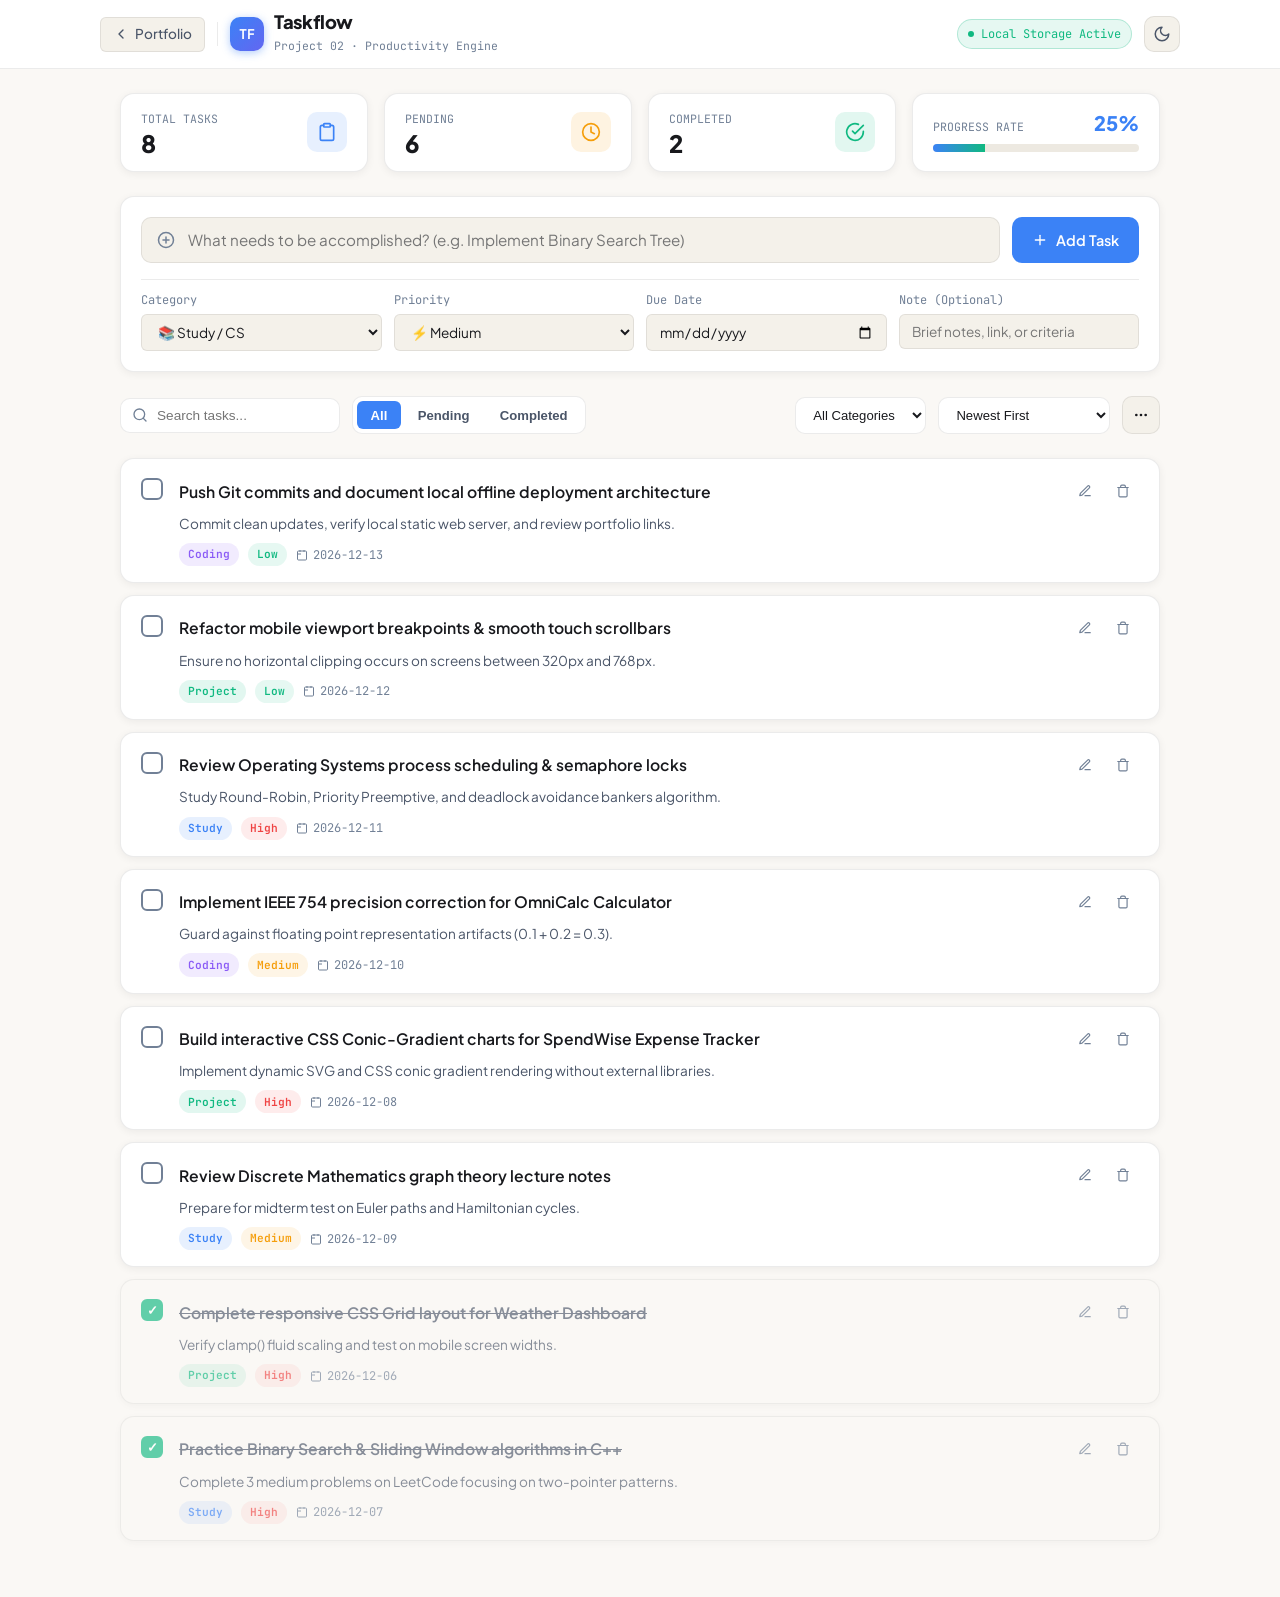
==== task-manager/index.html @ f8f9afe8 "code added" ====
<!DOCTYPE html>
<html lang="en" data-theme="dark">
<head>
  <meta charset="UTF-8">
  <meta name="viewport" content="width=device-width, initial-scale=1.0">
  <title>Taskflow — Advanced Task & Productivity Manager | Ankit Paswan</title>
  <meta name="description" content="A lightweight, responsive task manager with local storage persistence, priority categorization, dynamic completion metrics, and keyboard shortcuts.">
  <link rel="icon" type="image/svg+xml" href="../../assets/images/favicon.svg">

  <!-- Google Fonts -->
  <link rel="preconnect" href="https://fonts.googleapis.com">
  <link rel="preconnect" href="https://fonts.gstatic.com" crossorigin>
  <link href="https://fonts.googleapis.com/css2?family=JetBrains+Mono:wght@400;500;600;700&family=Plus+Jakarta+Sans:wght@400;500;600;700;800&display=swap" rel="stylesheet">

  <link rel="stylesheet" href="style.css">
</head>
<body>
  <!-- Header & Navigation -->
  <header class="app-header">
    <div class="header-container">
      <div class="header-left">
        <a href="../../index.html#projects" class="back-link" title="Return to Portfolio">
          <svg xmlns="http://www.w3.org/2000/svg" width="16" height="16" viewBox="0 0 24 24" fill="none" stroke="currentColor" stroke-width="2" stroke-linecap="round" stroke-linejoin="round"><path d="m15 18-6-6 6-6"/></svg>
          <span>Portfolio</span>
        </a>
        <div class="header-divider"></div>
        <div class="app-brand">
          <span class="brand-monogram">TF</span>
          <div>
            <h1 class="brand-title">Taskflow</h1>
            <span class="brand-subtitle">Project 02 · Productivity Engine</span>
          </div>
        </div>
      </div>

      <div class="header-right">
        <div class="storage-badge" title="Data saved locally in browser">
          <span class="pulse-dot"></span>
          <span>Local Storage Active</span>
        </div>
        <button id="theme-toggle" class="icon-btn" aria-label="Toggle theme" title="Switch Light/Dark Theme">
          <svg class="sun-icon" xmlns="http://www.w3.org/2000/svg" width="18" height="18" viewBox="0 0 24 24" fill="none" stroke="currentColor" stroke-width="2" stroke-linecap="round" stroke-linejoin="round"><circle cx="12" cy="12" r="4"/><path d="M12 2v2M12 20v2M4.93 4.93l1.41 1.41M17.66 17.66l1.41 1.41M2 12h2M20 12h2M6.34 17.66l-1.41 1.41M19.07 4.93l-1.41 1.41"/></svg>
          <svg class="moon-icon" xmlns="http://www.w3.org/2000/svg" width="18" height="18" viewBox="0 0 24 24" fill="none" stroke="currentColor" stroke-width="2" stroke-linecap="round" stroke-linejoin="round"><path d="M12 3a6 6 0 0 0 9 9 9 9 0 1 1-9-9Z"/></svg>
        </button>
      </div>
    </div>
    <!-- Scroll Progress Indicator -->
    <div class="scroll-progress-track" aria-hidden="true">
      <div class="scroll-progress-bar" id="scroll-progress-bar"></div>
    </div>
  </header>

  <!-- Main Content Layout -->
  <main class="main-container">
    <!-- Metrics Bar -->
    <section class="metrics-grid" aria-label="Productivity Metrics">
      <div class="metric-card">
        <div class="metric-info">
          <span class="metric-label">Total Tasks</span>
          <span class="metric-val" id="metric-total">0</span>
        </div>
        <div class="metric-icon total-icon">
          <svg xmlns="http://www.w3.org/2000/svg" width="20" height="20" viewBox="0 0 24 24" fill="none" stroke="currentColor" stroke-width="2" stroke-linecap="round" stroke-linejoin="round"><rect width="8" height="4" x="8" y="2" rx="1" ry="1"/><path d="M16 4h2a2 2 0 0 1 2 2v14a2 2 0 0 1-2 2H6a2 2 0 0 1-2-2V6a2 2 0 0 1 2-2h2"/></svg>
        </div>
      </div>

      <div class="metric-card">
        <div class="metric-info">
          <span class="metric-label">Pending</span>
          <span class="metric-val" id="metric-pending">0</span>
        </div>
        <div class="metric-icon pending-icon">
          <svg xmlns="http://www.w3.org/2000/svg" width="20" height="20" viewBox="0 0 24 24" fill="none" stroke="currentColor" stroke-width="2" stroke-linecap="round" stroke-linejoin="round"><circle cx="12" cy="12" r="10"/><polyline points="12 6 12 12 16 14"/></svg>
        </div>
      </div>

      <div class="metric-card">
        <div class="metric-info">
          <span class="metric-label">Completed</span>
          <span class="metric-val" id="metric-completed">0</span>
        </div>
        <div class="metric-icon completed-icon">
          <svg xmlns="http://www.w3.org/2000/svg" width="20" height="20" viewBox="0 0 24 24" fill="none" stroke="currentColor" stroke-width="2" stroke-linecap="round" stroke-linejoin="round"><path d="M22 11.08V12a10 10 0 1 1-5.93-9.14"/><polyline points="22 4 12 14.01 9 11.01"/></svg>
        </div>
      </div>

      <div class="metric-card progress-metric-card">
        <div class="progress-header">
          <span class="metric-label">Progress Rate</span>
          <span class="metric-val progress-percentage" id="metric-rate">0%</span>
        </div>
        <div class="progress-track" role="progressbar" aria-valuenow="0" aria-valuemin="0" aria-valuemax="100" id="progress-bar-container">
          <div class="progress-fill" id="progress-fill" style="width: 0%;"></div>
        </div>
      </div>
    </section>

    <!-- Create Task Section -->
    <section class="task-form-section">
      <form id="task-form" class="task-form" novalidate>
        <div class="form-row-main">
          <div class="input-with-icon">
            <svg class="input-icon" xmlns="http://www.w3.org/2000/svg" width="18" height="18" viewBox="0 0 24 24" fill="none" stroke="currentColor" stroke-width="2" stroke-linecap="round" stroke-linejoin="round"><circle cx="12" cy="12" r="10"/><line x1="12" x2="12" y1="8" y2="16"/><line x1="8" x2="16" y1="12" y2="12"/></svg>
            <input type="text" id="task-title-input" class="text-input" placeholder="What needs to be accomplished? (e.g. Implement Binary Search Tree)" required minlength="2" autocomplete="off">
          </div>
          <button type="submit" class="btn btn-primary" id="add-task-btn">
            <svg xmlns="http://www.w3.org/2000/svg" width="16" height="16" viewBox="0 0 24 24" fill="none" stroke="currentColor" stroke-width="2" stroke-linecap="round" stroke-linejoin="round"><line x1="12" x2="12" y1="5" y2="19"/><line x1="5" x2="19" y1="12" y2="12"/></svg>
            <span>Add Task</span>
          </button>
        </div>

        <!-- Optional Task Meta Controls -->
        <div class="form-row-meta">
          <div class="meta-field">
            <label for="task-category-select">Category</label>
            <select id="task-category-select" class="select-input">
              <option value="Study">📚 Study / CS</option>
              <option value="Coding">💻 Coding</option>
              <option value="Project">🚀 Project</option>
              <option value="Personal">🌟 Personal</option>
            </select>
          </div>

          <div class="meta-field">
            <label for="task-priority-select">Priority</label>
            <select id="task-priority-select" class="select-input">
              <option value="Medium">⚡ Medium</option>
              <option value="High">🔥 High Priority</option>
              <option value="Low">🌱 Low Priority</option>
            </select>
          </div>

          <div class="meta-field">
            <label for="task-due-date">Due Date</label>
            <input type="date" id="task-due-date" class="date-input">
          </div>

          <div class="meta-field optional-desc">
            <label for="task-desc-input">Note (Optional)</label>
            <input type="text" id="task-desc-input" class="text-input-sm" placeholder="Brief notes, link, or criteria">
          </div>
        </div>
      </form>
    </section>

    <!-- Toolbar: Search, Filters & Actions -->
    <section class="toolbar-section">
      <div class="toolbar-left">
        <!-- Search bar -->
        <div class="search-box">
          <svg xmlns="http://www.w3.org/2000/svg" width="16" height="16" viewBox="0 0 24 24" fill="none" stroke="currentColor" stroke-width="2" stroke-linecap="round" stroke-linejoin="round"><circle cx="11" cy="11" r="8"/><path d="m21 21-4.3-4.3"/></svg>
          <input type="text" id="search-input" placeholder="Search tasks..." aria-label="Search tasks">
          <button type="button" id="clear-search-btn" class="clear-btn" style="display: none;" title="Clear search">✕</button>
        </div>

        <!-- Filter tabs -->
        <div class="filter-tabs" role="tablist">
          <button type="button" class="tab-btn active" data-filter="all">All</button>
          <button type="button" class="tab-btn" data-filter="pending">Pending</button>
          <button type="button" class="tab-btn" data-filter="completed">Completed</button>
        </div>
      </div>

      <div class="toolbar-right">
        <!-- Category filter -->
        <select id="filter-category" class="filter-dropdown" aria-label="Filter by category">
          <option value="all">All Categories</option>
          <option value="Study">Study / CS</option>
          <option value="Coding">Coding</option>
          <option value="Project">Project</option>
          <option value="Personal">Personal</option>
        </select>

        <!-- Sort dropdown -->
        <select id="sort-select" class="filter-dropdown" aria-label="Sort tasks">
          <option value="newest">Newest First</option>
          <option value="oldest">Oldest First</option>
          <option value="priority">Priority (High to Low)</option>
          <option value="due">Due Date</option>
        </select>

        <!-- Utility Menu Dropdown -->
        <div class="action-dropdown-wrapper">
          <button type="button" id="options-btn" class="btn btn-secondary btn-icon-only" title="Task Actions">
            <svg xmlns="http://www.w3.org/2000/svg" width="16" height="16" viewBox="0 0 24 24" fill="none" stroke="currentColor" stroke-width="2" stroke-linecap="round" stroke-linejoin="round"><circle cx="12" cy="12" r="1"/><circle cx="19" cy="12" r="1"/><circle cx="5" cy="12" r="1"/></svg>
          </button>
          <div class="dropdown-menu" id="options-menu">
            <button type="button" id="btn-export-tasks">
              <svg xmlns="http://www.w3.org/2000/svg" width="14" height="14" viewBox="0 0 24 24" fill="none" stroke="currentColor" stroke-width="2" stroke-linecap="round" stroke-linejoin="round"><path d="M21 15v4a2 2 0 0 1-2 2H5a2 2 0 0 1-2-2v-4"/><polyline points="7 10 12 15 17 10"/><line x1="12" x2="12" y1="15" y2="3"/></svg>
              Export JSON
            </button>
            <label class="dropdown-file-label">
              <svg xmlns="http://www.w3.org/2000/svg" width="14" height="14" viewBox="0 0 24 24" fill="none" stroke="currentColor" stroke-width="2" stroke-linecap="round" stroke-linejoin="round"><path d="M21 15v4a2 2 0 0 1-2 2H5a2 2 0 0 1-2-2v-4"/><polyline points="17 8 12 3 7 8"/><line x1="12" x2="12" y1="3" y2="15"/></svg>
              Import JSON
              <input type="file" id="import-file-input" accept=".json" style="display: none;">
            </label>
            <button type="button" id="btn-clear-completed" class="text-danger">
              <svg xmlns="http://www.w3.org/2000/svg" width="14" height="14" viewBox="0 0 24 24" fill="none" stroke="currentColor" stroke-width="2" stroke-linecap="round" stroke-linejoin="round"><path d="M3 6h18"/><path d="M19 6v14c0 1-1 2-2 2H7c-1 0-2-1-2-2V6"/><path d="M8 6V4c0-1 1-2 2-2h4c1 0 2 1 2 2v2"/></svg>
              Clear Completed
            </button>
            <button type="button" id="btn-reset-demo">
              <svg xmlns="http://www.w3.org/2000/svg" width="14" height="14" viewBox="0 0 24 24" fill="none" stroke="currentColor" stroke-width="2" stroke-linecap="round" stroke-linejoin="round"><path d="M3 12a9 9 0 0 1 9-9 9.75 9.75 0 0 1 6.74 2.74L21 8"/><path d="M21 3v5h-5"/><path d="M21 12a9 9 0 0 1-9 9 9.75 9.75 0 0 1-6.74-2.74L3 16"/><path d="M8 16H3v5"/></svg>
              Load Sample Tasks
            </button>
          </div>
        </div>
      </div>
    </section>

    <!-- Task List Container -->
    <section class="task-list-section" aria-label="Task List">
      <div id="task-list" class="task-list">
        <!-- Rendered via JavaScript -->
      </div>

      <!-- Empty State -->
      <div id="empty-state" class="empty-state" style="display: none;">
        <div class="empty-icon-wrap">
          <svg xmlns="http://www.w3.org/2000/svg" width="40" height="40" viewBox="0 0 24 24" fill="none" stroke="currentColor" stroke-width="1.5" stroke-linecap="round" stroke-linejoin="round"><path d="M14.5 2H6a2 2 0 0 0-2 2v16a2 2 0 0 0 2 2h12a2 2 0 0 0 2-2V7.5L14.5 2z"/><polyline points="14 2 14 8 20 8"/><path d="m9 15 2 2 4-4"/></svg>
        </div>
        <h3 class="empty-title">No tasks found</h3>
        <p class="empty-desc">Create your first task above or change your active filters.</p>
        <button type="button" class="btn btn-secondary btn-sm" id="empty-reset-btn">Load Recommended Tasks</button>
      </div>
    </section>
  </main>

  <!-- Edit Task Modal -->
  <dialog id="edit-task-dialog" class="dialog-modal">
    <form id="edit-task-form" method="dialog" class="dialog-form">
      <div class="dialog-header">
        <h3 class="dialog-title">Edit Task</h3>
        <button type="button" class="icon-btn-sm" id="close-dialog-btn" aria-label="Close dialog">✕</button>
      </div>
      <div class="dialog-body">
        <input type="hidden" id="edit-task-id">
        <div class="form-group">
          <label for="edit-task-title">Task Title</label>
          <input type="text" id="edit-task-title" class="text-input" required minlength="2">
        </div>
        <div class="form-row-dual">
          <div class="form-group">
            <label for="edit-task-category">Category</label>
            <select id="edit-task-category" class="select-input">
              <option value="Study">Study / CS</option>
              <option value="Coding">Coding</option>
              <option value="Project">Project</option>
              <option value="Personal">Personal</option>
            </select>
          </div>
          <div class="form-group">
            <label for="edit-task-priority">Priority</label>
            <select id="edit-task-priority" class="select-input">
              <option value="High">High</option>
              <option value="Medium">Medium</option>
              <option value="Low">Low</option>
            </select>
          </div>
        </div>
        <div class="form-group">
          <label for="edit-task-due">Due Date</label>
          <input type="date" id="edit-task-due" class="date-input">
        </div>
        <div class="form-group">
          <label for="edit-task-desc">Description / Notes</label>
          <textarea id="edit-task-desc" class="textarea-input" rows="3"></textarea>
        </div>
      </div>
      <div class="dialog-footer">
        <button type="button" class="btn btn-secondary" id="cancel-edit-btn">Cancel</button>
        <button type="submit" class="btn btn-primary" id="save-edit-btn">Save Changes</button>
      </div>
    </form>
  </dialog>

  <!-- Toast Notification -->
  <div id="toast" class="toast" role="status" aria-live="polite">
    <span id="toast-message">Task updated</span>
  </div>

  <!-- Floating Back to Top Button -->
  <button type="button" id="back-to-top-btn" class="back-to-top-floating" aria-label="Scroll back to top" title="Scroll to top">
    <svg xmlns="http://www.w3.org/2000/svg" width="20" height="20" viewBox="0 0 24 24" fill="none" stroke="currentColor" stroke-width="2.5" stroke-linecap="round" stroke-linejoin="round"><path d="m18 15-6-6-6 6"/></svg>
  </button>

  <script src="script.js"></script>
</body>
</html>
---- task-manager/style.css ----
/* Taskflow Stylesheet - Task Management Application */
:root {
  --font-sans: 'Plus Jakarta Sans', -apple-system, BlinkMacSystemFont, "Segoe UI", Roboto, sans-serif;
  --font-mono: 'JetBrains Mono', monospace;

  --radius-xs: 4px;
  --radius-sm: 6px;
  --radius-md: 10px;
  --radius-lg: 14px;
  --radius-xl: 18px;
  --radius-full: 9999px;

  --transition-fast: 150ms ease;
  --transition-base: 220ms cubic-bezier(0.16, 1, 0.3, 1);

  /* Shared Accents */
  --color-primary: #3b82f6;
  --color-primary-hover: #2563eb;
  --color-success: #10b981;
  --color-warning: #f59e0b;
  --color-danger: #ef4444;
  --color-purple: #8b5cf6;
}

[data-theme="dark"] {
  --bg-base: #090a0d;
  --bg-surface: #0f1117;
  --bg-surface-elevated: #161922;
  --bg-subtle: #1c202d;

  --text-primary: #f8fafc;
  --text-secondary: #94a3b8;
  --text-muted: #64748b;

  --border-subtle: rgba(255, 255, 255, 0.08);
  --border-medium: rgba(255, 255, 255, 0.16);

  --shadow-sm: 0 2px 8px rgba(0, 0, 0, 0.4);
  --shadow-md: 0 10px 25px -5px rgba(0, 0, 0, 0.5);
}

[data-theme="light"] {
  --bg-base: #faf8f5;
  --bg-surface: #ffffff;
  --bg-surface-elevated: #f4f1ea;
  --bg-subtle: #ede9e1;

  --text-primary: #18191d;
  --text-secondary: #4a5568;
  --text-muted: #718096;

  --border-subtle: rgba(0, 0, 0, 0.08);
  --border-medium: rgba(0, 0, 0, 0.16);

  --shadow-sm: 0 2px 8px rgba(0, 0, 0, 0.06);
  --shadow-md: 0 10px 25px -5px rgba(0, 0, 0, 0.1);
}

*, *::before, *::after {
  box-sizing: border-box;
  margin: 0;
  padding: 0;
}

html {
  scroll-behavior: smooth;
  scroll-padding-top: 4.5rem;
  width: 100%;
  scrollbar-width: thin;
  scrollbar-color: var(--border-medium) transparent;
}

body {
  font-family: var(--font-sans);
  background-color: var(--bg-base);
  color: var(--text-primary);
  min-height: 100vh;
  width: 100%;
  line-height: 1.5;
  overflow-x: clip;
  overflow-y: auto;
  position: relative;
  -webkit-font-smoothing: antialiased;
  -moz-osx-font-smoothing: grayscale;
  -webkit-overflow-scrolling: touch;
  transition: background-color var(--transition-base), color var(--transition-base);
}

/* Custom Scrollbars */
::-webkit-scrollbar {
  width: 8px;
  height: 8px;
}
::-webkit-scrollbar-track {
  background: var(--bg-base);
}
::-webkit-scrollbar-thumb {
  background: var(--border-medium);
  border-radius: var(--radius-full);
}
::-webkit-scrollbar-thumb:hover {
  background: var(--text-muted);
}

/* Header */
.app-header {
  position: sticky;
  top: 0;
  z-index: 50;
  background-color: var(--bg-surface);
  border-bottom: 1px solid var(--border-subtle);
  backdrop-filter: blur(14px);
  -webkit-backdrop-filter: blur(14px);
  padding: 0.75rem 1.25rem;
  width: 100%;
  transition: box-shadow var(--transition-fast), background-color var(--transition-fast);
}

.app-header.scrolled {
  box-shadow: var(--shadow-sm);
  background-color: rgba(15, 17, 23, 0.9);
}

[data-theme="light"] .app-header.scrolled {
  background-color: rgba(255, 255, 255, 0.94);
}

/* Scroll Progress Track & Bar */
.scroll-progress-track {
  position: absolute;
  bottom: 0;
  left: 0;
  width: 100%;
  height: 2px;
  background: transparent;
  pointer-events: none;
  overflow: hidden;
}

.scroll-progress-bar {
  height: 100%;
  width: 0%;
  background: linear-gradient(90deg, #3b82f6, #10b981, #8b5cf6);
  transition: width 0.08s linear;
}

/* Task Highlight Pulse */
.task-item.task-highlight {
  animation: taskPulse 1.8s cubic-bezier(0.16, 1, 0.3, 1);
}

@keyframes taskPulse {
  0% {
    box-shadow: 0 0 0 3px rgba(59, 130, 246, 0.5);
    border-color: var(--color-primary);
    transform: scale(1.01);
  }
  100% {
    box-shadow: var(--shadow-sm);
    border-color: var(--border-subtle);
    transform: scale(1);
  }
}

.header-container {
  max-width: 1080px;
  margin: 0 auto;
  display: flex;
  align-items: center;
  justify-content: space-between;
  gap: 0.75rem;
  width: 100%;
}

.header-left {
  display: flex;
  align-items: center;
  gap: 0.75rem;
  min-width: 0;
}

.header-right {
  display: flex;
  align-items: center;
  gap: 0.75rem;
  flex-shrink: 0;
}

.back-link {
  display: inline-flex;
  align-items: center;
  gap: 0.35rem;
  color: var(--text-secondary);
  text-decoration: none;
  font-size: 0.85rem;
  font-weight: 500;
  padding: 0.4rem 0.75rem;
  border-radius: var(--radius-sm);
  background: var(--bg-surface-elevated);
  border: 1px solid var(--border-subtle);
  flex-shrink: 0;
  transition: all var(--transition-fast);
}

.back-link:hover {
  color: var(--color-primary);
  border-color: var(--color-primary);
}

.header-divider {
  width: 1px;
  height: 24px;
  background-color: var(--border-subtle);
  flex-shrink: 0;
}

.app-brand {
  display: flex;
  align-items: center;
  gap: 0.65rem;
  min-width: 0;
}

.brand-monogram {
  width: 34px;
  height: 34px;
  flex-shrink: 0;
  display: flex;
  align-items: center;
  justify-content: center;
  background: linear-gradient(135deg, #3b82f6, #6366f1);
  color: #fff;
  font-weight: 700;
  font-family: var(--font-mono);
  font-size: 0.85rem;
  border-radius: var(--radius-md);
  box-shadow: 0 2px 8px rgba(59, 130, 246, 0.4);
}

.brand-title {
  font-size: 1.15rem;
  font-weight: 800;
  line-height: 1.1;
  letter-spacing: -0.02em;
  white-space: nowrap;
}

.brand-subtitle {
  font-size: 0.72rem;
  font-family: var(--font-mono);
  color: var(--text-muted);
  white-space: nowrap;
}

.storage-badge {
  display: inline-flex;
  align-items: center;
  gap: 0.4rem;
  font-size: 0.75rem;
  font-family: var(--font-mono);
  color: var(--color-success);
  background: rgba(16, 185, 129, 0.1);
  border: 1px solid rgba(16, 185, 129, 0.25);
  padding: 0.3rem 0.65rem;
  border-radius: var(--radius-full);
  white-space: nowrap;
}

.pulse-dot {
  width: 6px;
  height: 6px;
  border-radius: 50%;
  background-color: var(--color-success);
  animation: pulse 2s infinite ease-in-out;
  flex-shrink: 0;
}

@keyframes pulse {
  0%, 100% { opacity: 1; transform: scale(1); }
  50% { opacity: 0.4; transform: scale(1.3); }
}

.icon-btn {
  background: var(--bg-surface-elevated);
  border: 1px solid var(--border-subtle);
  color: var(--text-secondary);
  width: 36px;
  height: 36px;
  border-radius: var(--radius-md);
  cursor: pointer;
  display: flex;
  align-items: center;
  justify-content: center;
  flex-shrink: 0;
  transition: all var(--transition-fast);
}

.icon-btn:hover {
  color: var(--text-primary);
  border-color: var(--border-medium);
}

[data-theme="dark"] .sun-icon { display: block; }
[data-theme="dark"] .moon-icon { display: none; }
[data-theme="light"] .sun-icon { display: none; }
[data-theme="light"] .moon-icon { display: block; }

/* Main Container */
.main-container {
  max-width: 1080px;
  margin: 1.5rem auto 3.5rem;
  padding: 0 1.25rem;
  display: flex;
  flex-direction: column;
  gap: 1.5rem;
  width: 100%;
}

/* Metrics Grid */
.metrics-grid {
  display: grid;
  grid-template-columns: repeat(4, 1fr);
  gap: 1rem;
  width: 100%;
}

.metric-card {
  background: var(--bg-surface);
  border: 1px solid var(--border-subtle);
  border-radius: var(--radius-lg);
  padding: 1rem 1.25rem;
  display: flex;
  align-items: center;
  justify-content: space-between;
  box-shadow: var(--shadow-sm);
  min-width: 0;
}

.metric-info {
  display: flex;
  flex-direction: column;
  gap: 0.2rem;
  min-width: 0;
}

.metric-label {
  font-size: 0.72rem;
  font-family: var(--font-mono);
  color: var(--text-muted);
  text-transform: uppercase;
  white-space: nowrap;
}

.metric-val {
  font-size: 1.5rem;
  font-weight: 800;
  line-height: 1;
}

.metric-icon {
  width: 40px;
  height: 40px;
  border-radius: var(--radius-md);
  display: flex;
  align-items: center;
  justify-content: center;
  flex-shrink: 0;
}

.total-icon { background: rgba(59, 130, 246, 0.12); color: var(--color-primary); }
.pending-icon { background: rgba(245, 158, 11, 0.12); color: var(--color-warning); }
.completed-icon { background: rgba(16, 185, 129, 0.12); color: var(--color-success); }

.progress-metric-card {
  display: flex;
  flex-direction: column;
  justify-content: center;
  gap: 0.6rem;
}

.progress-header {
  display: flex;
  justify-content: space-between;
  align-items: baseline;
  width: 100%;
}

.progress-percentage {
  font-size: 1.25rem;
  color: var(--color-primary);
}

.progress-track {
  width: 100%;
  height: 8px;
  background: var(--bg-subtle);
  border-radius: var(--radius-full);
  overflow: hidden;
}

.progress-fill {
  height: 100%;
  background: linear-gradient(90deg, #3b82f6, #10b981);
  transition: width 0.4s cubic-bezier(0.16, 1, 0.3, 1);
}

/* Task Form Section */
.task-form-section {
  background: var(--bg-surface);
  border: 1px solid var(--border-subtle);
  border-radius: var(--radius-lg);
  padding: 1.25rem;
  box-shadow: var(--shadow-sm);
  width: 100%;
}

.task-form {
  display: flex;
  flex-direction: column;
  gap: 1rem;
  width: 100%;
}

.form-row-main {
  display: flex;
  gap: 0.75rem;
  width: 100%;
}

.input-with-icon {
  flex: 1;
  position: relative;
  display: flex;
  align-items: center;
  min-width: 0;
}

.input-icon {
  position: absolute;
  left: 1rem;
  color: var(--text-muted);
  pointer-events: none;
  flex-shrink: 0;
}

.text-input {
  width: 100%;
  background: var(--bg-surface-elevated);
  border: 1px solid var(--border-subtle);
  border-radius: var(--radius-md);
  padding: 0.8rem 1rem 0.8rem 2.85rem;
  color: var(--text-primary);
  font-family: var(--font-sans);
  font-size: 0.95rem;
  outline: none;
  transition: border-color var(--transition-fast), box-shadow var(--transition-fast);
}

.text-input:focus {
  border-color: var(--color-primary);
  box-shadow: 0 0 0 3px rgba(59, 130, 246, 0.2);
}

.btn {
  display: inline-flex;
  align-items: center;
  justify-content: center;
  gap: 0.5rem;
  font-family: var(--font-sans);
  font-size: 0.9rem;
  font-weight: 600;
  padding: 0.75rem 1.25rem;
  border-radius: var(--radius-md);
  cursor: pointer;
  border: none;
  white-space: nowrap;
  flex-shrink: 0;
  transition: all var(--transition-fast);
}

.btn-primary {
  background: var(--color-primary);
  color: #fff;
}

.btn-primary:hover {
  background: var(--color-primary-hover);
  transform: translateY(-1px);
}

.btn-secondary {
  background: var(--bg-surface-elevated);
  border: 1px solid var(--border-subtle);
  color: var(--text-primary);
}

.btn-secondary:hover {
  background: var(--bg-subtle);
  border-color: var(--border-medium);
}

.btn-sm {
  padding: 0.45rem 0.85rem;
  font-size: 0.82rem;
}

.btn-icon-only {
  width: 38px;
  height: 38px;
  padding: 0;
}

.form-row-meta {
  display: grid;
  grid-template-columns: repeat(4, 1fr);
  gap: 0.75rem;
  padding-top: 0.65rem;
  border-top: 1px solid var(--border-subtle);
  width: 100%;
}

.meta-field {
  display: flex;
  flex-direction: column;
  gap: 0.35rem;
  min-width: 0;
}

.meta-field label {
  font-size: 0.75rem;
  font-family: var(--font-mono);
  color: var(--text-muted);
}

.select-input, .date-input, .text-input-sm {
  background: var(--bg-surface-elevated);
  border: 1px solid var(--border-subtle);
  border-radius: var(--radius-sm);
  padding: 0.5rem 0.75rem;
  color: var(--text-primary);
  font-family: var(--font-sans);
  font-size: 0.85rem;
  outline: none;
  width: 100%;
  transition: border-color var(--transition-fast);
}

.select-input:focus, .date-input:focus, .text-input-sm:focus {
  border-color: var(--color-primary);
}

/* Toolbar */
.toolbar-section {
  display: flex;
  align-items: center;
  justify-content: space-between;
  flex-wrap: wrap;
  gap: 0.85rem;
  width: 100%;
}

.toolbar-left, .toolbar-right {
  display: flex;
  align-items: center;
  gap: 0.75rem;
  flex-wrap: wrap;
}

.search-box {
  position: relative;
  display: flex;
  align-items: center;
}

.search-box svg {
  position: absolute;
  left: 0.75rem;
  color: var(--text-muted);
}

.search-box input {
  background: var(--bg-surface);
  border: 1px solid var(--border-subtle);
  border-radius: var(--radius-md);
  padding: 0.55rem 2rem 0.55rem 2.25rem;
  color: var(--text-primary);
  font-size: 0.85rem;
  outline: none;
  width: 220px;
  transition: width var(--transition-base), border-color var(--transition-fast);
}

.search-box input:focus {
  width: 270px;
  border-color: var(--color-primary);
}

.clear-btn {
  position: absolute;
  right: 0.5rem;
  background: none;
  border: none;
  color: var(--text-muted);
  cursor: pointer;
  font-size: 0.85rem;
}

.filter-tabs {
  display: flex;
  background: var(--bg-surface);
  border: 1px solid var(--border-subtle);
  border-radius: var(--radius-md);
  padding: 0.25rem;
  gap: 0.2rem;
  overflow-x: auto;
  -webkit-overflow-scrolling: touch;
  scrollbar-width: none;
}

.filter-tabs::-webkit-scrollbar {
  display: none;
}

.tab-btn {
  background: transparent;
  border: none;
  color: var(--text-secondary);
  font-size: 0.82rem;
  font-weight: 600;
  padding: 0.4rem 0.85rem;
  border-radius: var(--radius-sm);
  cursor: pointer;
  white-space: nowrap;
  flex-shrink: 0;
  transition: all var(--transition-fast);
}

.tab-btn:hover {
  color: var(--text-primary);
}

.tab-btn.active {
  background: var(--color-primary);
  color: #fff;
}

.filter-dropdown {
  background: var(--bg-surface);
  border: 1px solid var(--border-subtle);
  border-radius: var(--radius-md);
  padding: 0.55rem 0.85rem;
  color: var(--text-primary);
  font-size: 0.82rem;
  outline: none;
  cursor: pointer;
}

.action-dropdown-wrapper {
  position: relative;
}

.dropdown-menu {
  position: absolute;
  right: 0;
  top: calc(100% + 6px);
  background: var(--bg-surface-elevated);
  border: 1px solid var(--border-medium);
  border-radius: var(--radius-md);
  padding: 0.4rem;
  box-shadow: var(--shadow-md);
  display: none;
  flex-direction: column;
  min-width: 170px;
  z-index: 40;
}

.dropdown-menu.show {
  display: flex;
}

.dropdown-menu button, .dropdown-file-label {
  display: flex;
  align-items: center;
  gap: 0.5rem;
  background: transparent;
  border: none;
  color: var(--text-primary);
  font-size: 0.82rem;
  padding: 0.55rem 0.75rem;
  border-radius: var(--radius-sm);
  cursor: pointer;
  text-align: left;
  transition: background var(--transition-fast);
}

.dropdown-menu button:hover, .dropdown-file-label:hover {
  background: var(--bg-subtle);
}

.text-danger {
  color: var(--color-danger) !important;
}

/* Task List */
.task-list {
  display: flex;
  flex-direction: column;
  gap: 0.75rem;
  width: 100%;
}

.task-item {
  background: var(--bg-surface);
  border: 1px solid var(--border-subtle);
  border-radius: var(--radius-lg);
  padding: 1rem 1.25rem;
  display: flex;
  align-items: flex-start;
  gap: 1rem;
  box-shadow: var(--shadow-sm);
  width: 100%;
  min-width: 0;
  transition: transform var(--transition-fast), border-color var(--transition-fast), opacity var(--transition-fast);
}

.task-item:hover {
  border-color: var(--border-medium);
}

.task-item.completed {
  opacity: 0.65;
  background: var(--bg-base);
}

.task-checkbox-wrap {
  padding-top: 3px;
  flex-shrink: 0;
}

.task-checkbox {
  appearance: none;
  width: 22px;
  height: 22px;
  border: 2px solid var(--text-muted);
  border-radius: var(--radius-sm);
  cursor: pointer;
  display: grid;
  place-content: center;
  transition: all var(--transition-fast);
  background: transparent;
}

.task-checkbox:checked {
  background: var(--color-success);
  border-color: var(--color-success);
}

.task-checkbox:checked::before {
  content: "✓";
  font-size: 13px;
  font-weight: 800;
  color: #fff;
}

.task-content {
  flex: 1;
  display: flex;
  flex-direction: column;
  gap: 0.4rem;
  min-width: 0;
}

.task-header-row {
  display: flex;
  align-items: center;
  justify-content: space-between;
  gap: 0.5rem;
  width: 100%;
}

.task-title {
  font-size: 0.98rem;
  font-weight: 600;
  color: var(--text-primary);
  overflow-wrap: anywhere;
  word-break: break-word;
  transition: text-decoration var(--transition-fast);
}

.task-item.completed .task-title {
  text-decoration: line-through;
  color: var(--text-secondary);
}

.task-desc {
  font-size: 0.85rem;
  color: var(--text-secondary);
  overflow-wrap: anywhere;
  word-break: break-word;
  line-height: 1.45;
}

.task-meta-row {
  display: flex;
  align-items: center;
  gap: 0.6rem;
  flex-wrap: wrap;
  font-size: 0.75rem;
  margin-top: 0.2rem;
}

.badge {
  padding: 0.2rem 0.55rem;
  border-radius: var(--radius-full);
  font-family: var(--font-mono);
  font-weight: 600;
  font-size: 0.7rem;
  white-space: nowrap;
}

.badge-study { background: rgba(59, 130, 246, 0.12); color: #3b82f6; }
.badge-coding { background: rgba(139, 92, 246, 0.12); color: #8b5cf6; }
.badge-project { background: rgba(16, 185, 129, 0.12); color: #10b981; }
.badge-personal { background: rgba(236, 72, 153, 0.12); color: #ec4899; }

.priority-high { color: var(--color-danger); background: rgba(239, 68, 68, 0.1); }
.priority-medium { color: var(--color-warning); background: rgba(245, 158, 11, 0.1); }
.priority-low { color: var(--color-success); background: rgba(16, 185, 129, 0.1); }

.task-due-badge {
  color: var(--text-muted);
  display: flex;
  align-items: center;
  gap: 0.3rem;
  font-family: var(--font-mono);
  white-space: nowrap;
}

.task-due-badge.overdue {
  color: var(--color-danger);
  font-weight: 700;
}

.task-actions {
  display: flex;
  align-items: center;
  gap: 0.35rem;
  flex-shrink: 0;
}

.action-btn-sm {
  background: transparent;
  border: 1px solid transparent;
  color: var(--text-muted);
  width: 32px;
  height: 32px;
  border-radius: var(--radius-sm);
  display: flex;
  align-items: center;
  justify-content: center;
  cursor: pointer;
  transition: all var(--transition-fast);
}

.action-btn-sm:hover {
  background: var(--bg-surface-elevated);
  color: var(--text-primary);
  border-color: var(--border-subtle);
}

.action-btn-sm.delete-btn:hover {
  color: var(--color-danger);
  background: rgba(239, 68, 68, 0.1);
  border-color: rgba(239, 68, 68, 0.2);
}

/* Empty State */
.empty-state {
  text-align: center;
  padding: 3.5rem 1.5rem;
  background: var(--bg-surface);
  border: 1px dashed var(--border-medium);
  border-radius: var(--radius-lg);
  display: flex;
  flex-direction: column;
  align-items: center;
  gap: 0.75rem;
  width: 100%;
}

.empty-icon-wrap {
  width: 64px;
  height: 64px;
  border-radius: 50%;
  background: var(--bg-surface-elevated);
  display: flex;
  align-items: center;
  justify-content: center;
  color: var(--text-muted);
  margin-bottom: 0.5rem;
}

.empty-title {
  font-size: 1.15rem;
  font-weight: 700;
}

.empty-desc {
  font-size: 0.88rem;
  color: var(--text-secondary);
  max-width: 320px;
}

/* Dialog Modal */
.dialog-modal {
  margin: auto;
  border: none;
  background: transparent;
  padding: 1rem;
  max-width: min(94vw, 500px);
  width: 100%;
}

.dialog-modal::backdrop {
  background: rgba(0, 0, 0, 0.75);
  backdrop-filter: blur(4px);
}

.dialog-form {
  background: var(--bg-surface);
  border: 1px solid var(--border-medium);
  border-radius: var(--radius-lg);
  width: 100%;
  box-shadow: var(--shadow-md);
  overflow: hidden;
  max-height: 90vh;
  display: flex;
  flex-direction: column;
}

.dialog-header {
  padding: 1.1rem 1.25rem;
  border-bottom: 1px solid var(--border-subtle);
  display: flex;
  align-items: center;
  justify-content: space-between;
}

.dialog-title {
  font-size: 1.1rem;
  font-weight: 700;
}

.dialog-body {
  padding: 1.25rem;
  display: flex;
  flex-direction: column;
  gap: 1rem;
  overflow-y: auto;
}

.form-group {
  display: flex;
  flex-direction: column;
  gap: 0.35rem;
}

.form-group label {
  font-size: 0.8rem;
  font-family: var(--font-mono);
  color: var(--text-muted);
}

.form-row-dual {
  display: grid;
  grid-template-columns: 1fr 1fr;
  gap: 1rem;
}

.textarea-input {
  background: var(--bg-surface-elevated);
  border: 1px solid var(--border-subtle);
  border-radius: var(--radius-sm);
  padding: 0.75rem;
  color: var(--text-primary);
  font-family: var(--font-sans);
  font-size: 0.9rem;
  resize: vertical;
  outline: none;
  width: 100%;
}

.textarea-input:focus {
  border-color: var(--color-primary);
}

.dialog-footer {
  padding: 1rem 1.25rem;
  background: var(--bg-surface-elevated);
  border-top: 1px solid var(--border-subtle);
  display: flex;
  justify-content: flex-end;
  gap: 0.75rem;
}

.icon-btn-sm {
  background: none;
  border: none;
  color: var(--text-muted);
  cursor: pointer;
  font-size: 1.1rem;
  padding: 0.25rem;
}

/* Toast */
.toast {
  position: fixed;
  bottom: 1.5rem;
  right: 1.5rem;
  background: var(--bg-surface-elevated);
  color: var(--text-primary);
  border: 1px solid var(--border-medium);
  box-shadow: var(--shadow-md);
  padding: 0.75rem 1.25rem;
  border-radius: var(--radius-md);
  font-size: 0.88rem;
  font-weight: 500;
  display: none;
  z-index: 100;
  animation: slideUp 0.3s cubic-bezier(0.16, 1, 0.3, 1);
}

.toast.show {
  display: block;
}

@keyframes slideUp {
  from { transform: translateY(12px); opacity: 0; }
  to { transform: translateY(0); opacity: 1; }
}

/* Floating Back-to-Top Button */
.back-to-top-floating {
  position: fixed;
  bottom: 1.75rem;
  right: 1.75rem;
  width: 44px;
  height: 44px;
  border-radius: var(--radius-full);
  background: var(--color-primary);
  color: #ffffff;
  border: none;
  box-shadow: 0 4px 14px rgba(59, 130, 246, 0.4);
  display: flex;
  align-items: center;
  justify-content: center;
  cursor: pointer;
  opacity: 0;
  visibility: hidden;
  transform: translateY(12px);
  transition: all var(--transition-base);
  z-index: 90;
}

.back-to-top-floating.visible {
  opacity: 1;
  visibility: visible;
  transform: translateY(0);
}

.back-to-top-floating:hover {
  background: var(--color-primary-hover);
  transform: translateY(-2px);
  box-shadow: 0 6px 20px rgba(59, 130, 246, 0.5);
}

/* ==========================================================================
   RESPONSIVE MEDIA QUERIES & SCROLL ADAPTATIONS
   ========================================================================== */

/* Medium / Tablet Landscape (<= 960px) */
@media (max-width: 960px) {
  .metrics-grid {
    grid-template-columns: repeat(2, 1fr);
    gap: 0.85rem;
  }
  .form-row-meta {
    grid-template-columns: repeat(2, 1fr);
  }
}

/* Tablet Portrait (<= 768px) */
@media (max-width: 768px) {
  .app-header {
    padding: 0.7rem 1rem;
  }

  .main-container {
    padding: 0 1rem;
    margin: 1.25rem auto 4.5rem;
    gap: 1.25rem;
  }

  .toolbar-section {
    flex-direction: column;
    align-items: stretch;
    gap: 0.75rem;
  }

  .toolbar-left {
    flex-direction: column;
    align-items: stretch;
    gap: 0.65rem;
    width: 100%;
  }

  .search-box {
    width: 100%;
  }

  .search-box input {
    width: 100%;
    min-width: 0;
  }

  .search-box input:focus {
    width: 100%;
  }

  .filter-tabs {
    width: 100%;
    display: flex;
  }

  .filter-tabs .tab-btn {
    flex: 1;
    text-align: center;
    padding: 0.45rem 0.6rem;
  }

  .toolbar-right {
    width: 100%;
    display: grid;
    grid-template-columns: 1fr 1fr auto;
    gap: 0.5rem;
    align-items: center;
  }

  .filter-dropdown {
    width: 100%;
    min-width: 0;
  }
}

/* Large Phone / Small Tablet (<= 640px) */
@media (max-width: 640px) {
  .brand-subtitle {
    display: none;
  }

  .storage-badge span:last-child {
    display: none;
  }

  .storage-badge {
    padding: 0.35rem 0.45rem;
    gap: 0;
  }

  .header-divider {
    height: 18px;
  }

  .metrics-grid {
    grid-template-columns: repeat(2, 1fr);
    gap: 0.65rem;
  }

  .progress-metric-card {
    grid-column: 1 / -1;
  }

  .metric-card {
    padding: 0.85rem 1rem;
  }

  .metric-val {
    font-size: 1.35rem;
  }

  .form-row-main {
    flex-direction: column;
    gap: 0.65rem;
  }

  .form-row-main .btn-primary {
    width: 100%;
    min-height: 44px;
  }

  .form-row-meta {
    grid-template-columns: 1fr;
    gap: 0.65rem;
  }

  .text-input,
  .select-input,
  .date-input,
  .text-input-sm {
    font-size: 16px; /* Prevents auto-zoom in mobile Safari / iOS */
    min-height: 42px;
  }

  .task-item {
    padding: 0.85rem 0.95rem;
    gap: 0.75rem;
  }

  .task-checkbox-wrap {
    padding-top: 2px;
  }

  .task-checkbox {
    width: 24px;
    height: 24px;
  }

  .task-header-row {
    flex-wrap: wrap;
    align-items: flex-start;
    gap: 0.4rem;
  }

  .task-title {
    font-size: 0.95rem;
    line-height: 1.35;
    flex: 1;
    min-width: 160px;
  }

  .task-actions {
    display: flex;
    align-items: center;
    gap: 0.25rem;
    margin-left: auto;
  }

  .action-btn-sm {
    width: 36px;
    height: 36px;
  }

  .form-row-dual {
    grid-template-columns: 1fr;
    gap: 0.75rem;
  }
}

/* Standard Mobile (<= 480px) */
@media (max-width: 480px) {
  .app-header {
    padding: 0.6rem 0.75rem;
  }

  .header-container {
    gap: 0.4rem;
  }

  .back-link span {
    display: none;
  }

  .back-link {
    padding: 0.45rem;
    min-width: 34px;
    height: 34px;
    justify-content: center;
  }

  .brand-title {
    font-size: 1.05rem;
  }

  .brand-monogram {
    width: 32px;
    height: 32px;
    font-size: 0.8rem;
  }

  .main-container {
    padding: 0 0.75rem;
    margin: 1rem auto calc(4.5rem + env(safe-area-inset-bottom, 0px));
    gap: 1rem;
  }

  .toolbar-right {
    grid-template-columns: 1fr 1fr 38px;
    gap: 0.4rem;
  }

  .filter-dropdown {
    font-size: 0.78rem;
    padding: 0.45rem 0.5rem;
  }

  .back-to-top-floating {
    bottom: calc(1.25rem + env(safe-area-inset-bottom, 0px));
    right: 1rem;
    width: 42px;
    height: 42px;
  }
}

/* Very Small Mobile (<= 360px) */
@media (max-width: 360px) {
  .metrics-grid {
    grid-template-columns: 1fr;
  }

  .progress-metric-card {
    grid-column: 1;
  }

  .toolbar-right {
    grid-template-columns: 1fr;
    gap: 0.45rem;
  }

  .action-dropdown-wrapper {
    width: 100%;
  }

  .action-dropdown-wrapper .btn-icon-only {
    width: 100%;
  }

  .dropdown-menu {
    left: 0;
    right: 0;
    width: 100%;
  }
}
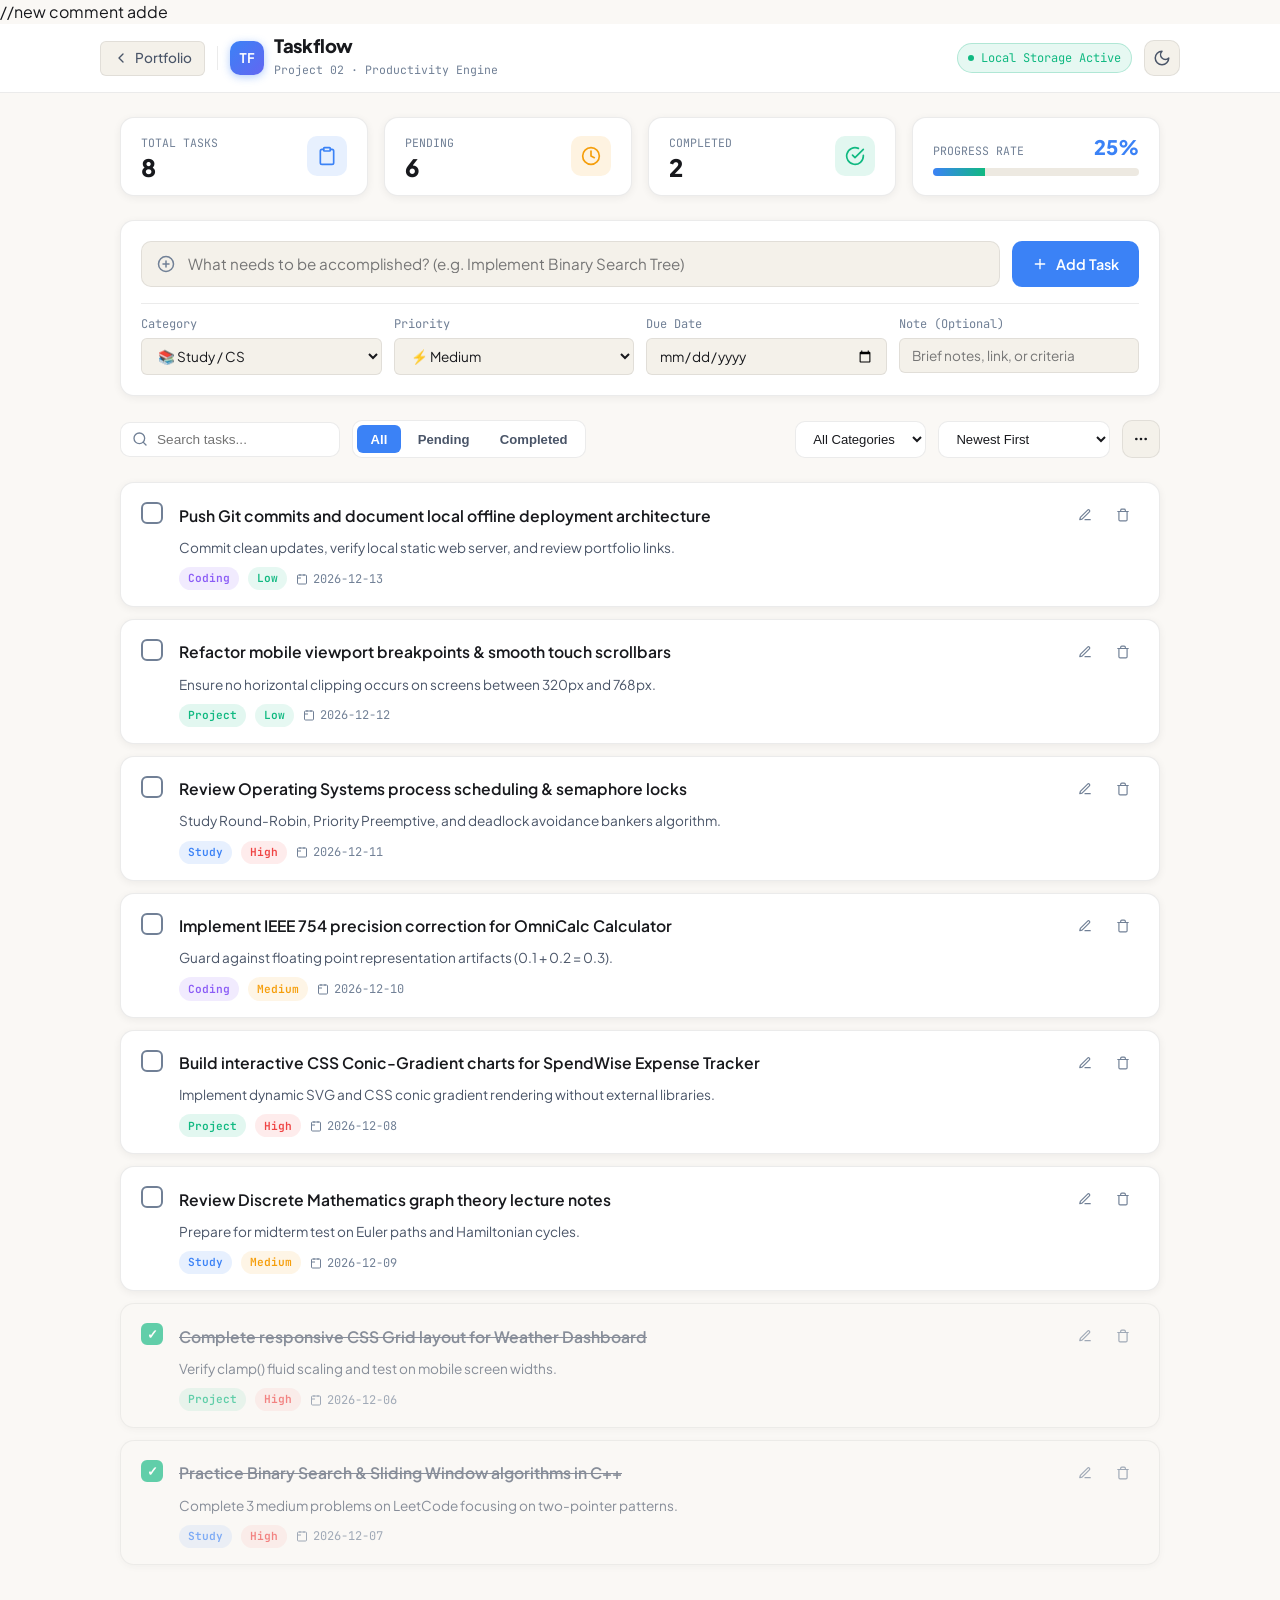
==== commit 25b0ad5f: "comment added" ====
--- a/task-manager/index.html
+++ b/task-manager/index.html
@@ -1,26 +1,35 @@
 <!DOCTYPE html>
 <html lang="en" data-theme="dark">
+
 <head>
   <meta charset="UTF-8">
   <meta name="viewport" content="width=device-width, initial-scale=1.0">
   <title>Taskflow — Advanced Task & Productivity Manager | Ankit Paswan</title>
-  <meta name="description" content="A lightweight, responsive task manager with local storage persistence, priority categorization, dynamic completion metrics, and keyboard shortcuts.">
+  <meta name="description"
+    content="A lightweight, responsive task manager with local storage persistence, priority categorization, dynamic completion metrics, and keyboard shortcuts.">
   <link rel="icon" type="image/svg+xml" href="../../assets/images/favicon.svg">
 
   <!-- Google Fonts -->
   <link rel="preconnect" href="https://fonts.googleapis.com">
   <link rel="preconnect" href="https://fonts.gstatic.com" crossorigin>
-  <link href="https://fonts.googleapis.com/css2?family=JetBrains+Mono:wght@400;500;600;700&family=Plus+Jakarta+Sans:wght@400;500;600;700;800&display=swap" rel="stylesheet">
+  <link
+    href="https://fonts.googleapis.com/css2?family=JetBrains+Mono:wght@400;500;600;700&family=Plus+Jakarta+Sans:wght@400;500;600;700;800&display=swap"
+    rel="stylesheet">
 
   <link rel="stylesheet" href="style.css">
 </head>
+//new comment adde
+
 <body>
   <!-- Header & Navigation -->
   <header class="app-header">
     <div class="header-container">
       <div class="header-left">
         <a href="../../index.html#projects" class="back-link" title="Return to Portfolio">
-          <svg xmlns="http://www.w3.org/2000/svg" width="16" height="16" viewBox="0 0 24 24" fill="none" stroke="currentColor" stroke-width="2" stroke-linecap="round" stroke-linejoin="round"><path d="m15 18-6-6 6-6"/></svg>
+          <svg xmlns="http://www.w3.org/2000/svg" width="16" height="16" viewBox="0 0 24 24" fill="none"
+            stroke="currentColor" stroke-width="2" stroke-linecap="round" stroke-linejoin="round">
+            <path d="m15 18-6-6 6-6" />
+          </svg>
           <span>Portfolio</span>
         </a>
         <div class="header-divider"></div>
@@ -39,8 +48,16 @@
           <span>Local Storage Active</span>
         </div>
         <button id="theme-toggle" class="icon-btn" aria-label="Toggle theme" title="Switch Light/Dark Theme">
-          <svg class="sun-icon" xmlns="http://www.w3.org/2000/svg" width="18" height="18" viewBox="0 0 24 24" fill="none" stroke="currentColor" stroke-width="2" stroke-linecap="round" stroke-linejoin="round"><circle cx="12" cy="12" r="4"/><path d="M12 2v2M12 20v2M4.93 4.93l1.41 1.41M17.66 17.66l1.41 1.41M2 12h2M20 12h2M6.34 17.66l-1.41 1.41M19.07 4.93l-1.41 1.41"/></svg>
-          <svg class="moon-icon" xmlns="http://www.w3.org/2000/svg" width="18" height="18" viewBox="0 0 24 24" fill="none" stroke="currentColor" stroke-width="2" stroke-linecap="round" stroke-linejoin="round"><path d="M12 3a6 6 0 0 0 9 9 9 9 0 1 1-9-9Z"/></svg>
+          <svg class="sun-icon" xmlns="http://www.w3.org/2000/svg" width="18" height="18" viewBox="0 0 24 24"
+            fill="none" stroke="currentColor" stroke-width="2" stroke-linecap="round" stroke-linejoin="round">
+            <circle cx="12" cy="12" r="4" />
+            <path
+              d="M12 2v2M12 20v2M4.93 4.93l1.41 1.41M17.66 17.66l1.41 1.41M2 12h2M20 12h2M6.34 17.66l-1.41 1.41M19.07 4.93l-1.41 1.41" />
+          </svg>
+          <svg class="moon-icon" xmlns="http://www.w3.org/2000/svg" width="18" height="18" viewBox="0 0 24 24"
+            fill="none" stroke="currentColor" stroke-width="2" stroke-linecap="round" stroke-linejoin="round">
+            <path d="M12 3a6 6 0 0 0 9 9 9 9 0 1 1-9-9Z" />
+          </svg>
         </button>
       </div>
     </div>
@@ -60,7 +77,11 @@
           <span class="metric-val" id="metric-total">0</span>
         </div>
         <div class="metric-icon total-icon">
-          <svg xmlns="http://www.w3.org/2000/svg" width="20" height="20" viewBox="0 0 24 24" fill="none" stroke="currentColor" stroke-width="2" stroke-linecap="round" stroke-linejoin="round"><rect width="8" height="4" x="8" y="2" rx="1" ry="1"/><path d="M16 4h2a2 2 0 0 1 2 2v14a2 2 0 0 1-2 2H6a2 2 0 0 1-2-2V6a2 2 0 0 1 2-2h2"/></svg>
+          <svg xmlns="http://www.w3.org/2000/svg" width="20" height="20" viewBox="0 0 24 24" fill="none"
+            stroke="currentColor" stroke-width="2" stroke-linecap="round" stroke-linejoin="round">
+            <rect width="8" height="4" x="8" y="2" rx="1" ry="1" />
+            <path d="M16 4h2a2 2 0 0 1 2 2v14a2 2 0 0 1-2 2H6a2 2 0 0 1-2-2V6a2 2 0 0 1 2-2h2" />
+          </svg>
         </div>
       </div>
 
@@ -70,7 +91,11 @@
           <span class="metric-val" id="metric-pending">0</span>
         </div>
         <div class="metric-icon pending-icon">
-          <svg xmlns="http://www.w3.org/2000/svg" width="20" height="20" viewBox="0 0 24 24" fill="none" stroke="currentColor" stroke-width="2" stroke-linecap="round" stroke-linejoin="round"><circle cx="12" cy="12" r="10"/><polyline points="12 6 12 12 16 14"/></svg>
+          <svg xmlns="http://www.w3.org/2000/svg" width="20" height="20" viewBox="0 0 24 24" fill="none"
+            stroke="currentColor" stroke-width="2" stroke-linecap="round" stroke-linejoin="round">
+            <circle cx="12" cy="12" r="10" />
+            <polyline points="12 6 12 12 16 14" />
+          </svg>
         </div>
       </div>
 
@@ -80,7 +105,11 @@
           <span class="metric-val" id="metric-completed">0</span>
         </div>
         <div class="metric-icon completed-icon">
-          <svg xmlns="http://www.w3.org/2000/svg" width="20" height="20" viewBox="0 0 24 24" fill="none" stroke="currentColor" stroke-width="2" stroke-linecap="round" stroke-linejoin="round"><path d="M22 11.08V12a10 10 0 1 1-5.93-9.14"/><polyline points="22 4 12 14.01 9 11.01"/></svg>
+          <svg xmlns="http://www.w3.org/2000/svg" width="20" height="20" viewBox="0 0 24 24" fill="none"
+            stroke="currentColor" stroke-width="2" stroke-linecap="round" stroke-linejoin="round">
+            <path d="M22 11.08V12a10 10 0 1 1-5.93-9.14" />
+            <polyline points="22 4 12 14.01 9 11.01" />
+          </svg>
         </div>
       </div>
 
@@ -89,7 +118,8 @@
           <span class="metric-label">Progress Rate</span>
           <span class="metric-val progress-percentage" id="metric-rate">0%</span>
         </div>
-        <div class="progress-track" role="progressbar" aria-valuenow="0" aria-valuemin="0" aria-valuemax="100" id="progress-bar-container">
+        <div class="progress-track" role="progressbar" aria-valuenow="0" aria-valuemin="0" aria-valuemax="100"
+          id="progress-bar-container">
           <div class="progress-fill" id="progress-fill" style="width: 0%;"></div>
         </div>
       </div>
@@ -100,11 +130,22 @@
       <form id="task-form" class="task-form" novalidate>
         <div class="form-row-main">
           <div class="input-with-icon">
-            <svg class="input-icon" xmlns="http://www.w3.org/2000/svg" width="18" height="18" viewBox="0 0 24 24" fill="none" stroke="currentColor" stroke-width="2" stroke-linecap="round" stroke-linejoin="round"><circle cx="12" cy="12" r="10"/><line x1="12" x2="12" y1="8" y2="16"/><line x1="8" x2="16" y1="12" y2="12"/></svg>
-            <input type="text" id="task-title-input" class="text-input" placeholder="What needs to be accomplished? (e.g. Implement Binary Search Tree)" required minlength="2" autocomplete="off">
+            <svg class="input-icon" xmlns="http://www.w3.org/2000/svg" width="18" height="18" viewBox="0 0 24 24"
+              fill="none" stroke="currentColor" stroke-width="2" stroke-linecap="round" stroke-linejoin="round">
+              <circle cx="12" cy="12" r="10" />
+              <line x1="12" x2="12" y1="8" y2="16" />
+              <line x1="8" x2="16" y1="12" y2="12" />
+            </svg>
+            <input type="text" id="task-title-input" class="text-input"
+              placeholder="What needs to be accomplished? (e.g. Implement Binary Search Tree)" required minlength="2"
+              autocomplete="off">
           </div>
           <button type="submit" class="btn btn-primary" id="add-task-btn">
-            <svg xmlns="http://www.w3.org/2000/svg" width="16" height="16" viewBox="0 0 24 24" fill="none" stroke="currentColor" stroke-width="2" stroke-linecap="round" stroke-linejoin="round"><line x1="12" x2="12" y1="5" y2="19"/><line x1="5" x2="19" y1="12" y2="12"/></svg>
+            <svg xmlns="http://www.w3.org/2000/svg" width="16" height="16" viewBox="0 0 24 24" fill="none"
+              stroke="currentColor" stroke-width="2" stroke-linecap="round" stroke-linejoin="round">
+              <line x1="12" x2="12" y1="5" y2="19" />
+              <line x1="5" x2="19" y1="12" y2="12" />
+            </svg>
             <span>Add Task</span>
           </button>
         </div>
@@ -148,9 +189,14 @@
       <div class="toolbar-left">
         <!-- Search bar -->
         <div class="search-box">
-          <svg xmlns="http://www.w3.org/2000/svg" width="16" height="16" viewBox="0 0 24 24" fill="none" stroke="currentColor" stroke-width="2" stroke-linecap="round" stroke-linejoin="round"><circle cx="11" cy="11" r="8"/><path d="m21 21-4.3-4.3"/></svg>
+          <svg xmlns="http://www.w3.org/2000/svg" width="16" height="16" viewBox="0 0 24 24" fill="none"
+            stroke="currentColor" stroke-width="2" stroke-linecap="round" stroke-linejoin="round">
+            <circle cx="11" cy="11" r="8" />
+            <path d="m21 21-4.3-4.3" />
+          </svg>
           <input type="text" id="search-input" placeholder="Search tasks..." aria-label="Search tasks">
-          <button type="button" id="clear-search-btn" class="clear-btn" style="display: none;" title="Clear search">✕</button>
+          <button type="button" id="clear-search-btn" class="clear-btn" style="display: none;"
+            title="Clear search">✕</button>
         </div>
 
         <!-- Filter tabs -->
@@ -182,24 +228,50 @@
         <!-- Utility Menu Dropdown -->
         <div class="action-dropdown-wrapper">
           <button type="button" id="options-btn" class="btn btn-secondary btn-icon-only" title="Task Actions">
-            <svg xmlns="http://www.w3.org/2000/svg" width="16" height="16" viewBox="0 0 24 24" fill="none" stroke="currentColor" stroke-width="2" stroke-linecap="round" stroke-linejoin="round"><circle cx="12" cy="12" r="1"/><circle cx="19" cy="12" r="1"/><circle cx="5" cy="12" r="1"/></svg>
+            <svg xmlns="http://www.w3.org/2000/svg" width="16" height="16" viewBox="0 0 24 24" fill="none"
+              stroke="currentColor" stroke-width="2" stroke-linecap="round" stroke-linejoin="round">
+              <circle cx="12" cy="12" r="1" />
+              <circle cx="19" cy="12" r="1" />
+              <circle cx="5" cy="12" r="1" />
+            </svg>
           </button>
           <div class="dropdown-menu" id="options-menu">
             <button type="button" id="btn-export-tasks">
-              <svg xmlns="http://www.w3.org/2000/svg" width="14" height="14" viewBox="0 0 24 24" fill="none" stroke="currentColor" stroke-width="2" stroke-linecap="round" stroke-linejoin="round"><path d="M21 15v4a2 2 0 0 1-2 2H5a2 2 0 0 1-2-2v-4"/><polyline points="7 10 12 15 17 10"/><line x1="12" x2="12" y1="15" y2="3"/></svg>
+              <svg xmlns="http://www.w3.org/2000/svg" width="14" height="14" viewBox="0 0 24 24" fill="none"
+                stroke="currentColor" stroke-width="2" stroke-linecap="round" stroke-linejoin="round">
+                <path d="M21 15v4a2 2 0 0 1-2 2H5a2 2 0 0 1-2-2v-4" />
+                <polyline points="7 10 12 15 17 10" />
+                <line x1="12" x2="12" y1="15" y2="3" />
+              </svg>
               Export JSON
             </button>
             <label class="dropdown-file-label">
-              <svg xmlns="http://www.w3.org/2000/svg" width="14" height="14" viewBox="0 0 24 24" fill="none" stroke="currentColor" stroke-width="2" stroke-linecap="round" stroke-linejoin="round"><path d="M21 15v4a2 2 0 0 1-2 2H5a2 2 0 0 1-2-2v-4"/><polyline points="17 8 12 3 7 8"/><line x1="12" x2="12" y1="3" y2="15"/></svg>
+              <svg xmlns="http://www.w3.org/2000/svg" width="14" height="14" viewBox="0 0 24 24" fill="none"
+                stroke="currentColor" stroke-width="2" stroke-linecap="round" stroke-linejoin="round">
+                <path d="M21 15v4a2 2 0 0 1-2 2H5a2 2 0 0 1-2-2v-4" />
+                <polyline points="17 8 12 3 7 8" />
+                <line x1="12" x2="12" y1="3" y2="15" />
+              </svg>
               Import JSON
               <input type="file" id="import-file-input" accept=".json" style="display: none;">
             </label>
             <button type="button" id="btn-clear-completed" class="text-danger">
-              <svg xmlns="http://www.w3.org/2000/svg" width="14" height="14" viewBox="0 0 24 24" fill="none" stroke="currentColor" stroke-width="2" stroke-linecap="round" stroke-linejoin="round"><path d="M3 6h18"/><path d="M19 6v14c0 1-1 2-2 2H7c-1 0-2-1-2-2V6"/><path d="M8 6V4c0-1 1-2 2-2h4c1 0 2 1 2 2v2"/></svg>
+              <svg xmlns="http://www.w3.org/2000/svg" width="14" height="14" viewBox="0 0 24 24" fill="none"
+                stroke="currentColor" stroke-width="2" stroke-linecap="round" stroke-linejoin="round">
+                <path d="M3 6h18" />
+                <path d="M19 6v14c0 1-1 2-2 2H7c-1 0-2-1-2-2V6" />
+                <path d="M8 6V4c0-1 1-2 2-2h4c1 0 2 1 2 2v2" />
+              </svg>
               Clear Completed
             </button>
             <button type="button" id="btn-reset-demo">
-              <svg xmlns="http://www.w3.org/2000/svg" width="14" height="14" viewBox="0 0 24 24" fill="none" stroke="currentColor" stroke-width="2" stroke-linecap="round" stroke-linejoin="round"><path d="M3 12a9 9 0 0 1 9-9 9.75 9.75 0 0 1 6.74 2.74L21 8"/><path d="M21 3v5h-5"/><path d="M21 12a9 9 0 0 1-9 9 9.75 9.75 0 0 1-6.74-2.74L3 16"/><path d="M8 16H3v5"/></svg>
+              <svg xmlns="http://www.w3.org/2000/svg" width="14" height="14" viewBox="0 0 24 24" fill="none"
+                stroke="currentColor" stroke-width="2" stroke-linecap="round" stroke-linejoin="round">
+                <path d="M3 12a9 9 0 0 1 9-9 9.75 9.75 0 0 1 6.74 2.74L21 8" />
+                <path d="M21 3v5h-5" />
+                <path d="M21 12a9 9 0 0 1-9 9 9.75 9.75 0 0 1-6.74-2.74L3 16" />
+                <path d="M8 16H3v5" />
+              </svg>
               Load Sample Tasks
             </button>
           </div>
@@ -216,7 +288,12 @@
       <!-- Empty State -->
       <div id="empty-state" class="empty-state" style="display: none;">
         <div class="empty-icon-wrap">
-          <svg xmlns="http://www.w3.org/2000/svg" width="40" height="40" viewBox="0 0 24 24" fill="none" stroke="currentColor" stroke-width="1.5" stroke-linecap="round" stroke-linejoin="round"><path d="M14.5 2H6a2 2 0 0 0-2 2v16a2 2 0 0 0 2 2h12a2 2 0 0 0 2-2V7.5L14.5 2z"/><polyline points="14 2 14 8 20 8"/><path d="m9 15 2 2 4-4"/></svg>
+          <svg xmlns="http://www.w3.org/2000/svg" width="40" height="40" viewBox="0 0 24 24" fill="none"
+            stroke="currentColor" stroke-width="1.5" stroke-linecap="round" stroke-linejoin="round">
+            <path d="M14.5 2H6a2 2 0 0 0-2 2v16a2 2 0 0 0 2 2h12a2 2 0 0 0 2-2V7.5L14.5 2z" />
+            <polyline points="14 2 14 8 20 8" />
+            <path d="m9 15 2 2 4-4" />
+          </svg>
         </div>
         <h3 class="empty-title">No tasks found</h3>
         <p class="empty-desc">Create your first task above or change your active filters.</p>
@@ -279,10 +356,15 @@
   </div>
 
   <!-- Floating Back to Top Button -->
-  <button type="button" id="back-to-top-btn" class="back-to-top-floating" aria-label="Scroll back to top" title="Scroll to top">
-    <svg xmlns="http://www.w3.org/2000/svg" width="20" height="20" viewBox="0 0 24 24" fill="none" stroke="currentColor" stroke-width="2.5" stroke-linecap="round" stroke-linejoin="round"><path d="m18 15-6-6-6 6"/></svg>
+  <button type="button" id="back-to-top-btn" class="back-to-top-floating" aria-label="Scroll back to top"
+    title="Scroll to top">
+    <svg xmlns="http://www.w3.org/2000/svg" width="20" height="20" viewBox="0 0 24 24" fill="none" stroke="currentColor"
+      stroke-width="2.5" stroke-linecap="round" stroke-linejoin="round">
+      <path d="m18 15-6-6-6 6" />
+    </svg>
   </button>
 
   <script src="script.js"></script>
 </body>
-</html>
+
+</html>
